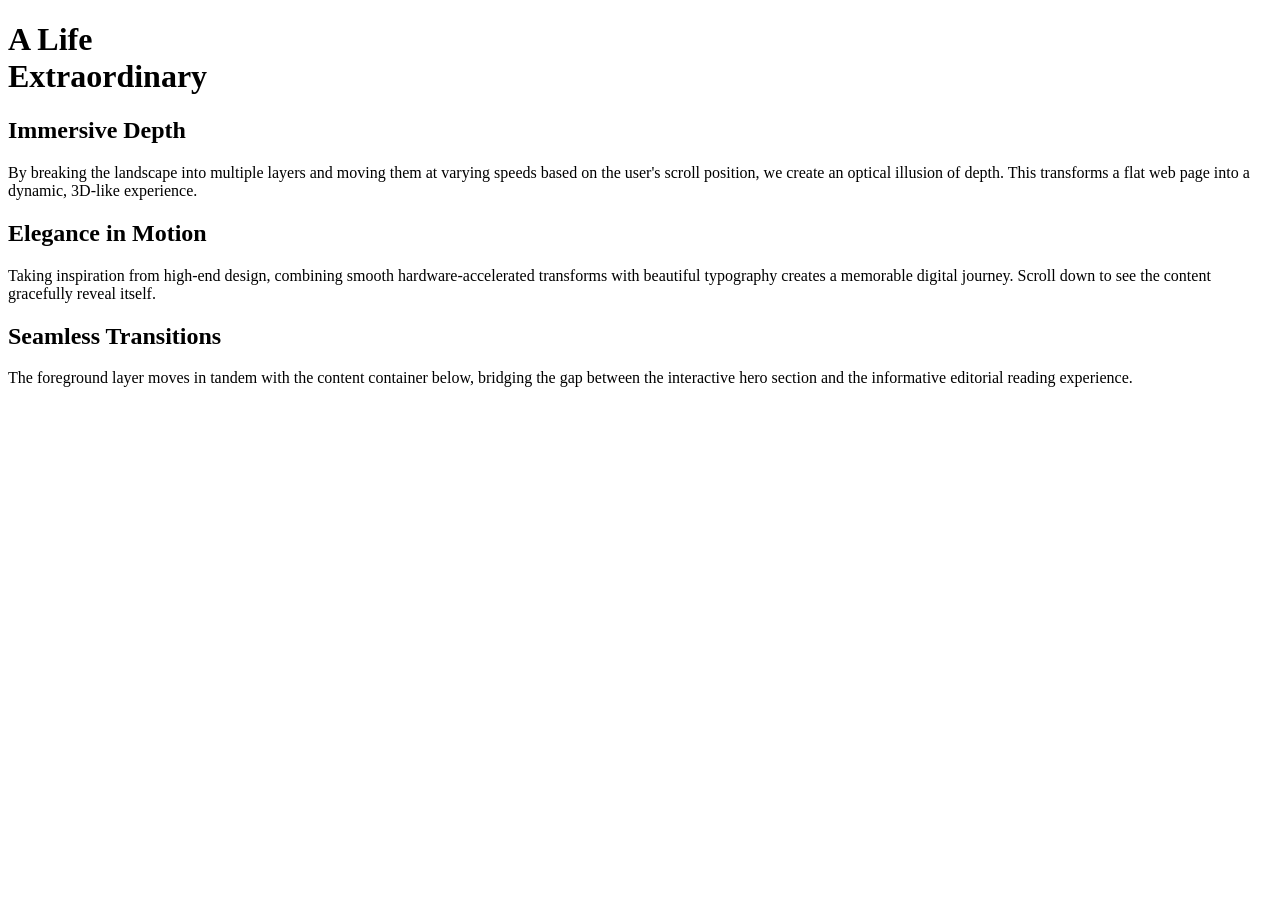
==== task2.html @ 5818c829 "Add initial HTML structure for parallax experience" ====
<!DOCTYPE html>
<html lang="en">
<head>
    <meta charset="UTF-8">
    <meta name="viewport" content="width=device-width, initial-scale=1.0">
    <title>A Life Extraordinary - Parallax Experience</title>
    <link rel="stylesheet" href="style.css">
    <!-- Load elegant fonts similar to high-end editorial sites -->
    <link href="https://fonts.googleapis.com/css2?family=Cinzel:wght@400;700&family=Inter:wght@300;400;600&display=swap" rel="stylesheet">
</head>
<body>

    <!-- Parallax Hero Section -->
    <header class="parallax-container">
        <!-- The data-speed attribute dictates how fast the layer moves. 
             Lower = slower (further back), Higher = faster (closer) -->
        <div class="parallax-layer sky" data-speed="0.1"></div>
        <div class="parallax-layer sun" data-speed="0.3"></div>
        <div class="parallax-layer mountain-back" data-speed="0.5"></div>
        <div class="parallax-layer text" data-speed="0.7">
            <h1>A Life <br>Extraordinary</h1>
        </div>
        <div class="parallax-layer mountain-mid" data-speed="0.85"></div>
        <div class="parallax-layer mountain-front" data-speed="1.1"></div>
    </header>

    <!-- Magazine-style Content Section -->
    <main class="content">
        <section class="reveal">
            <h2>Immersive Depth</h2>
            <p>
                By breaking the landscape into multiple layers and moving them at varying speeds 
                based on the user's scroll position, we create an optical illusion of depth. 
                This transforms a flat web page into a dynamic, 3D-like experience.
            </p>
        </section>

        <section class="reveal">
            <h2>Elegance in Motion</h2>
            <p>
                Taking inspiration from high-end design, combining smooth hardware-accelerated 
                transforms with beautiful typography creates a memorable digital journey. 
                Scroll down to see the content gracefully reveal itself.
            </p>
        </section>
        
        <section class="reveal">
            <h2>Seamless Transitions</h2>
            <p>
                The foreground layer moves in tandem with the content container below, 
                bridging the gap between the interactive hero section and the informative 
                editorial reading experience.
            </p>
        </section>
    </main>

    <!-- Load the JavaScript file -->
    <script src="script.js"></script>
</body>
</html>
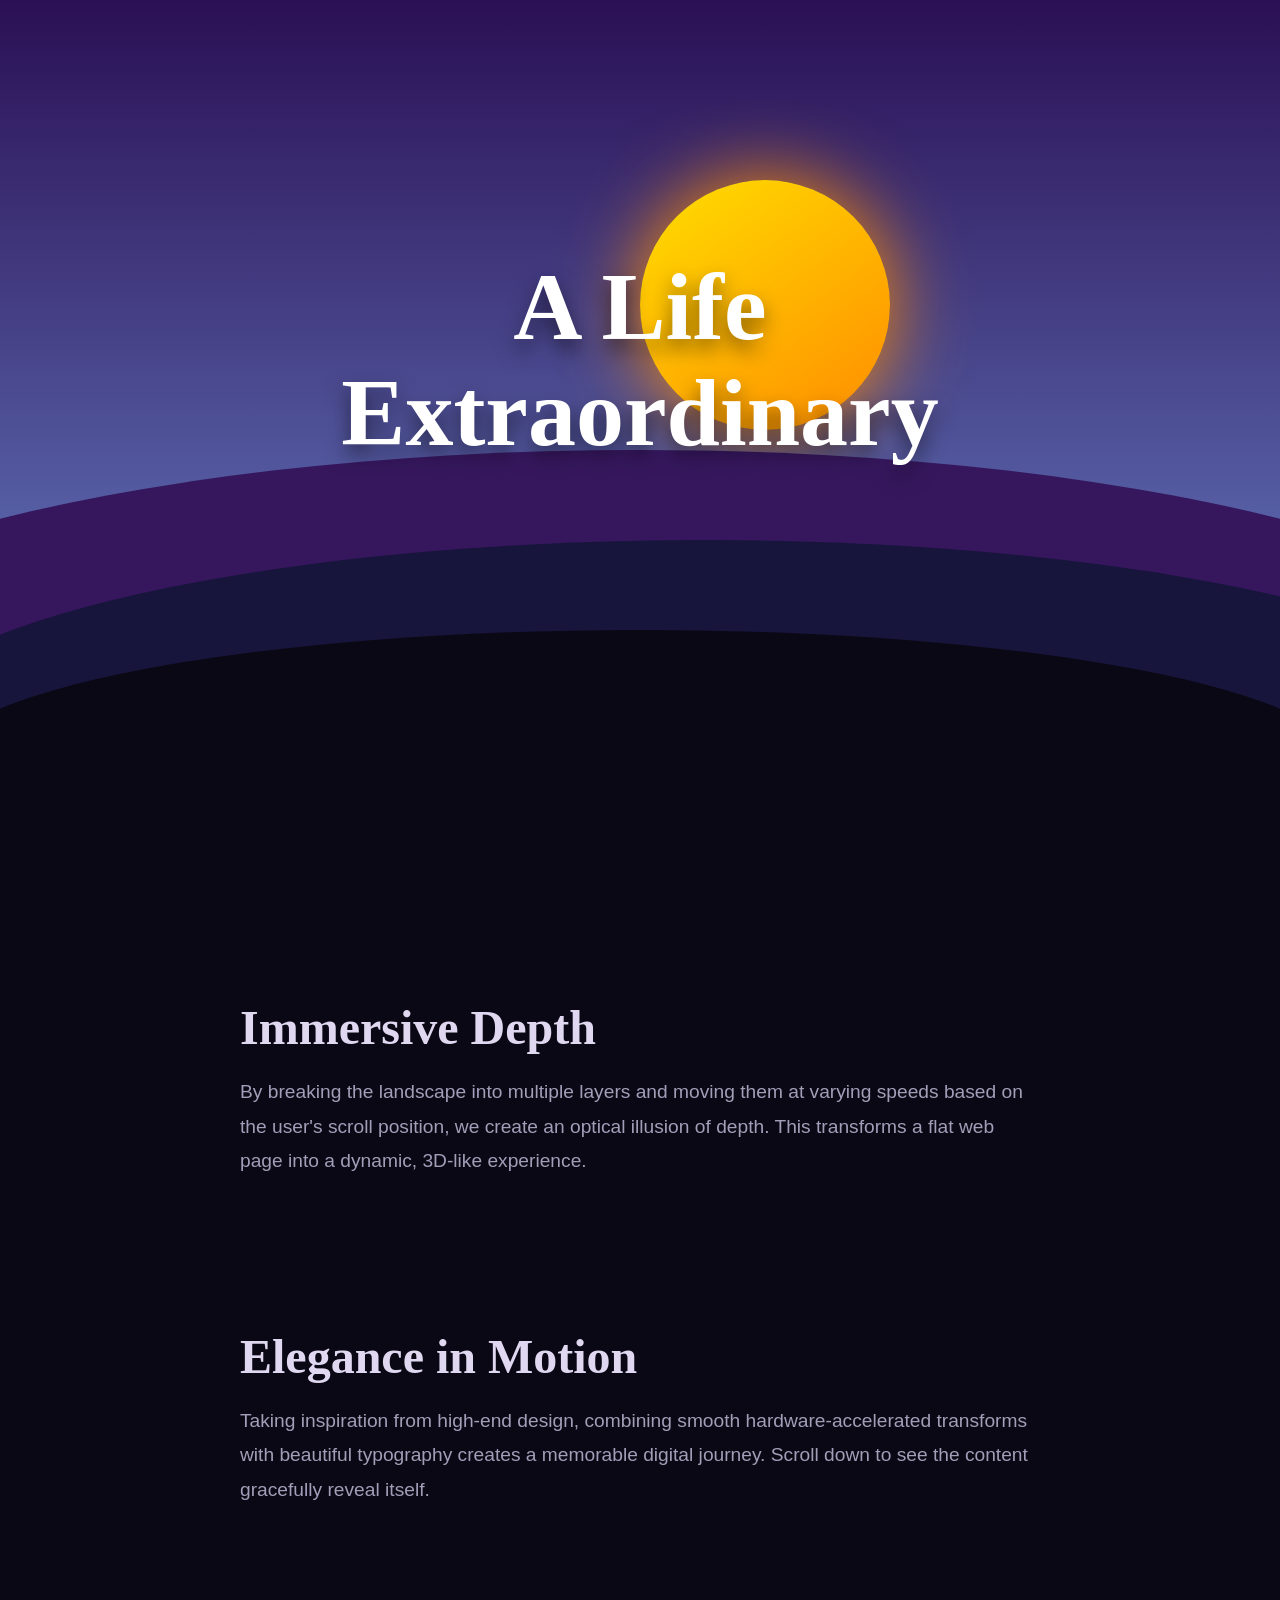
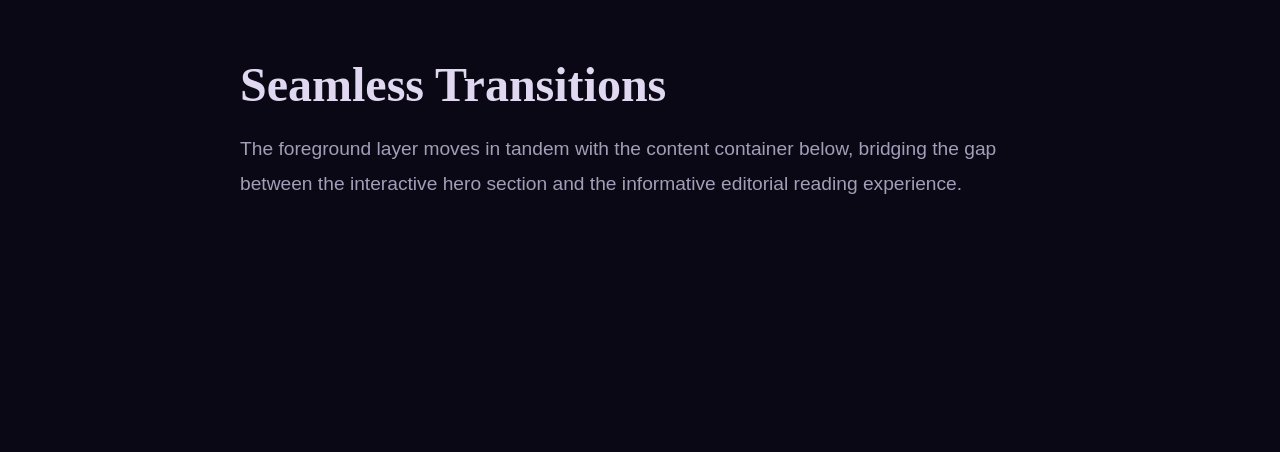
==== commit bb889934: "Configure static entrypoint for GitHub Pages" ====
--- a/task2.html
+++ b/task2.html
@@ -4,7 +4,7 @@
     <meta charset="UTF-8">
     <meta name="viewport" content="width=device-width, initial-scale=1.0">
     <title>A Life Extraordinary - Parallax Experience</title>
-    <link rel="stylesheet" href="style.css">
+    <link rel="stylesheet" href="task2.css">
     <!-- Load elegant fonts similar to high-end editorial sites -->
     <link href="https://fonts.googleapis.com/css2?family=Cinzel:wght@400;700&family=Inter:wght@300;400;600&display=swap" rel="stylesheet">
 </head>
@@ -55,6 +55,6 @@
     </main>
 
     <!-- Load the JavaScript file -->
-    <script src="script.js"></script>
+    <script src="task2.js"></script>
 </body>
 </html>
--- a/task2.css
+++ b/task2.css
@@ -0,0 +1,147 @@
+/* --- Base Reset & Typography --- */
+* {
+    margin: 0;
+    padding: 0;
+    box-sizing: border-box;
+}
+
+body, html {
+    overflow-x: hidden;
+    background-color: #0b0815; /* Matches the front mountain layer */
+    font-family: 'Inter', sans-serif;
+    color: #ffffff;
+}
+
+/* --- Parallax Container --- */
+.parallax-container {
+    position: relative;
+    width: 100vw;
+    height: 100vh;
+    overflow: hidden;
+    display: flex;
+    justify-content: center;
+    align-items: center;
+}
+
+.parallax-layer {
+    position: absolute;
+    bottom: 0;
+    width: 100%;
+    height: 100%;
+    pointer-events: none; /* Let clicks pass through to layers below */
+    will-change: transform; /* Hardware acceleration for smooth scrolling */
+}
+
+/* --- Layer Styles (CSS Art) --- */
+.sky {
+    background: linear-gradient(to bottom, #2b1055, #7597de);
+    z-index: 1;
+}
+
+.sun {
+    width: 250px;
+    height: 250px;
+    background: linear-gradient(145deg, #ffde00, #ff8c00);
+    border-radius: 50%;
+    box-shadow: 0 0 80px #ff8c00;
+    top: 20%;
+    left: 50%;
+    transform: translateX(-50%);
+    bottom: auto;
+    z-index: 2;
+}
+
+/* Using oversized overlapping ovals to simulate rolling hills/mountains */
+.mountain-back {
+    background: #36175e;
+    width: 150vw;
+    height: 60vh;
+    border-radius: 50% 50% 0 0;
+    left: -25vw;
+    bottom: -10vh;
+    z-index: 3;
+}
+
+.mountain-mid {
+    background: #17153B;
+    width: 130vw;
+    height: 45vh;
+    border-radius: 50% 50% 0 0;
+    left: -10vw;
+    bottom: -5vh;
+    z-index: 5;
+}
+
+.mountain-front {
+    background: #0b0815;
+    width: 110vw;
+    height: 30vh;
+    border-radius: 50% 50% 0 0;
+    left: -5vw;
+    bottom: 0;
+    z-index: 6;
+}
+
+/* --- Typography Layer --- */
+.text {
+    display: flex;
+    justify-content: center;
+    align-items: center;
+    z-index: 4; /* Sandwiched between mid and back mountains */
+}
+
+.text h1 {
+    font-family: 'Cinzel', serif;
+    font-size: 6rem;
+    text-align: center;
+    line-height: 1.1;
+    color: #fff;
+    text-shadow: 0px 10px 20px rgba(0,0,0,0.5);
+    transform: translateY(-10vh); /* Push it up slightly */
+}
+
+/* --- Content Section --- */
+.content {
+    position: relative;
+    z-index: 10;
+    background-color: #0b0815;
+    padding: 100px 10%;
+    min-height: 100vh;
+}
+
+.content section {
+    max-width: 800px;
+    margin: 0 auto 150px auto;
+}
+
+.content h2 {
+    font-family: 'Cinzel', serif;
+    font-size: 3rem;
+    margin-bottom: 20px;
+    color: #e0d8f0;
+}
+
+.content p {
+    font-size: 1.2rem;
+    line-height: 1.8;
+    color: #a39eb8;
+}
+
+/* --- Scroll Reveal Animations --- */
+.reveal {
+    opacity: 0;
+    transform: translateY(50px);
+    transition: all 1s cubic-bezier(0.25, 0.8, 0.25, 1);
+}
+
+.reveal.active {
+    opacity: 1;
+    transform: translateY(0);
+}
+
+/* Responsive adjustments */
+@media (max-width: 768px) {
+    .text h1 { font-size: 3.5rem; }
+    .content h2 { font-size: 2rem; }
+    .sun { width: 150px; height: 150px; }
+}
